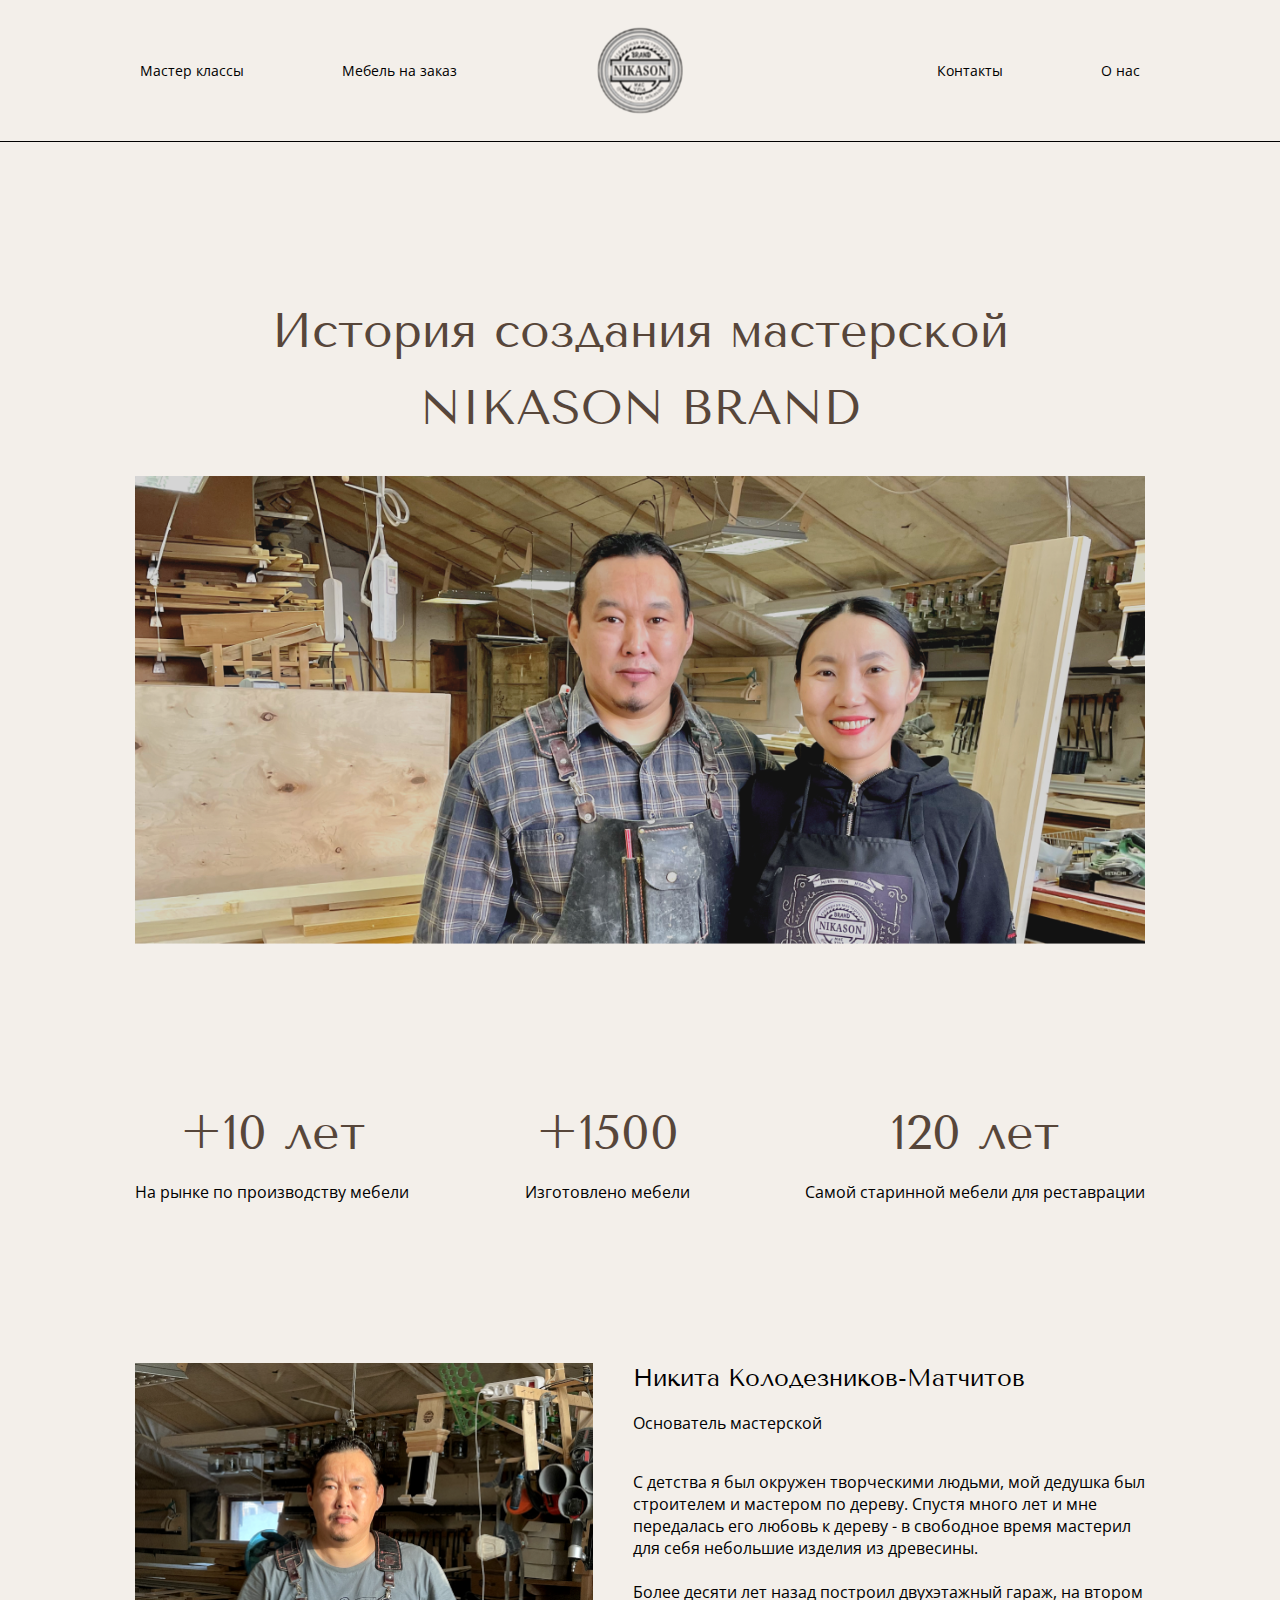
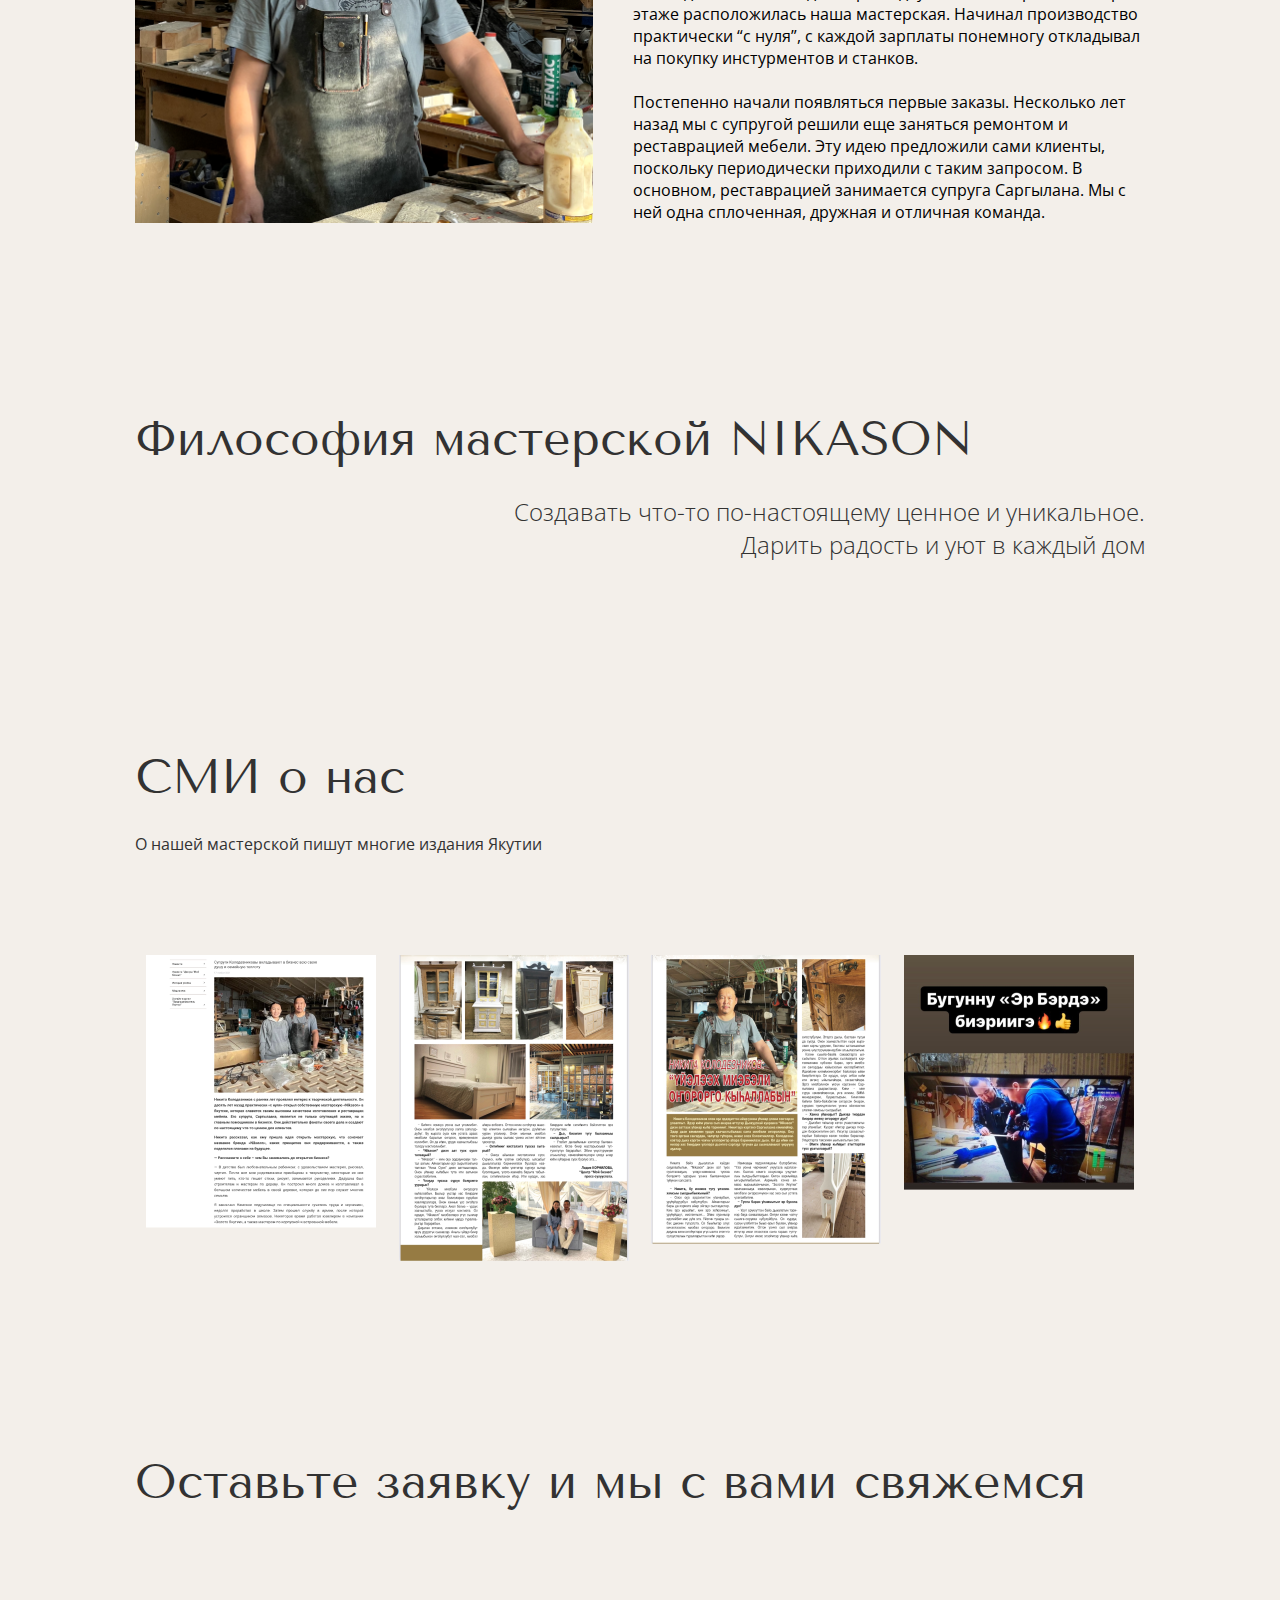
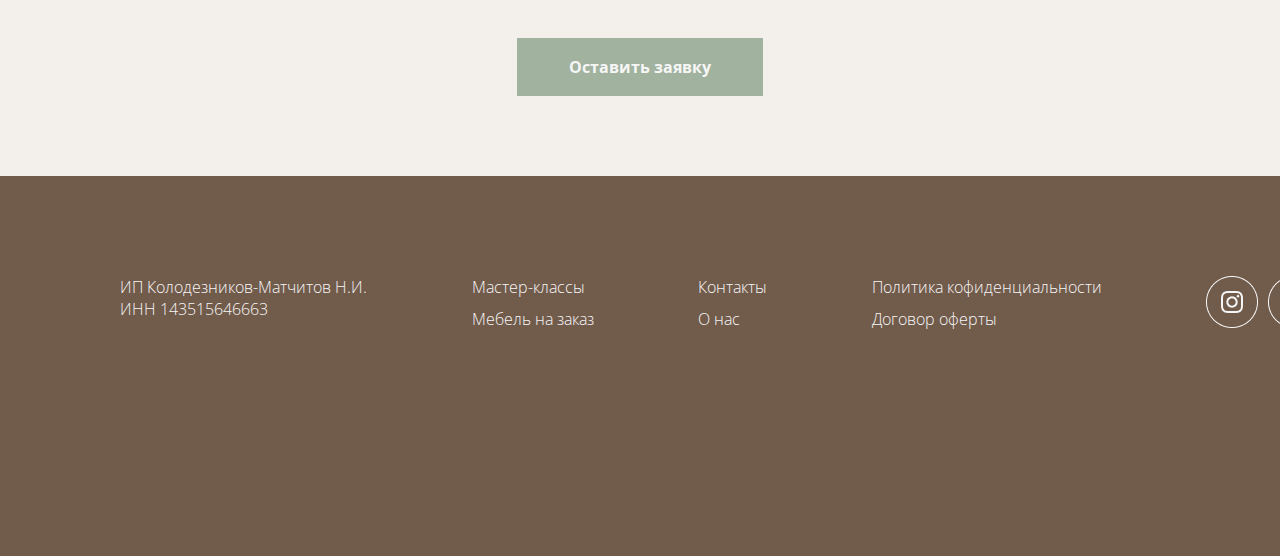
==== laba/about.html @ c2d82c9b "1-laba" ====
<!DOCTYPE html>
<html lang="ru">
<head>
    <meta charset="UTF-8">
    <meta name="viewport" content="width=device-width, initial-scale=1.0">
    <title>О нас</title>
    <link rel="stylesheet" href="./css/main.css" />
    <link rel="stylesheet" href="./css/about.css" />
    <link rel="preconnect" href="https://fonts.googleapis.com">
    <link rel="preconnect" href="https://fonts.gstatic.com" crossorigin>
    <link href="https://fonts.googleapis.com/css2?family=Open+Sans:wght@300;400;700&display=swap" rel="stylesheet">
    <link href="https://fonts.googleapis.com/css2?family=Tenor+Sans&display=swap" rel="stylesheet">
</head>
<body>
    <header>
        <nav class="header_inner">
            <ul class="left">
                <li class="header-item"><a href="./master_class.html">Мастер классы</a></li>
                <li class="header-item"><a href="./custom_furniture.html">Мебель на заказ</a></li>
            </ul>
            <img class="logo" src="./assets/icons/logo.svg" alt="logo" width="87" height="87">
            <ul class="right">
                <li class="header-item"><a href="#">Контакты</a></li>
                <li class="header-item"><a href="#">О нас</a></li>
            </ul>
        </nav>
    </header>
    <main>
        <section>
            <div class="header-content">
                <ul class="header-info_content">
                    <li class="page_name-ru">История создания мастерской</li>
                    <li class="page_name-en">NIKASON BRAND</li>
                </ul>
                <img src="./assets/img/custom_furniture/1.png">
            </div>
        </section>

        <section>
            <ul class="features">
                <li>
                    <h2>+10 лет</h2>
                    <h4>На рынке по производству мебели</h4>
                </li>
                <li>
                    <h2>+1500</h2>
                    <h4>Изготовлено мебели</h4>
                </li>
                <li>
                    <h2>120 лет</h2>
                    <h4>Самой старинной мебели для реставрации </h4>
                </li>
            </ul>
        </section>

        <section>
            <div class="biography-block">
                <img src="./assets/img/custom_furniture/2.png" width="460" height="460">
                <div class="biography_inner">
                    <h2>Никита Колодезников-Матчитов
                        <p>Основатель мастерской</p>
                    </h2>
                    <span>
                        <p>С детства я был окружен творческими людьми, мой дедушка был строителем и мастером по дереву. Спустя много лет и мне передалась его любовь к дереву - в свободное время мастерил для себя небольшие изделия из древесины.</p>
                        <br>
                        <p>Более десяти лет назад построил двухэтажный гараж, на втором этаже расположилась наша мастерская. Начинал производство практически “с нуля”, с каждой зарплаты понемногу откладывал на покупку инстурментов и станков.</p> 
                        <br>
                        <p>Постепенно начали появляться первые заказы. Несколько лет назад мы с супругой решили еще заняться ремонтом и реставрацией мебели. Эту идею предложили сами клиенты, поскольку периодически приходили с таким запросом. В основном, реставрацией занимается супруга Саргылана. Мы с ней одна сплоченная, дружная и отличная команда.</p>
                    </span>
                </div>
            </div>
        </section>

        <section>
            <h1>Философия мастерской NIKASON</h1>
                <h4 class="filosophy-block">
                    Создавать что-то по-настоящему ценное и уникальное.<br> Дарить радость и уют в каждый дом
                </h4>
        </section>

        <section>
            <h1>СМИ о нас</h1>
            <div class="smionas">
                <h4 class="description">О нашей мастерской пишут многие издания Якутии</h4>
                <ul class="slider">
                    <li><img src="./assets/img/custom_furniture/smi1.png"/></li>
                    <li><img src="./assets/img/custom_furniture/smi2.png"/></li>
                    <li><img src="./assets/img/custom_furniture/smi3.png"/></li>
                    <li><img src="./assets/img/custom_furniture/smi4.png"/></li>
                </ul>
            </div>
        </section>

        <section>
            <h1>Оставьте заявку и мы с вами свяжемся</h1>
            <div class="application info-block">
                <button class="application-button">Оставить заявку</button>
            </div>
        </section>
    </main>
   
    <footer class="footer">
        <div class="footer-inner">
            <div>
                ИП Колодезников-Матчитов Н.И.<br>
                  ИНН 143515646663</div>
            <div>
                <a href="./master.html">Мастер-классы</a>
                <a href="./index.html">Мебель на заказ</a>
            </div>
            <div>
                <a href="#">Контакты</a>
                <a href="./aboutUs.html">О нас</a>
            </div>
            <div>
                <a href="#">Политика кофиденциальности</a>
                <a href="#">Договор оферты</a>
            </div>
            <small class="footer-inner__link">
              <a href="#"><img src="./assets/img/mebel_na_zakaz/Group 22.png" alt="inst"></a>
              <a href="#"><img src="./assets/img/mebel_na_zakaz/Group 23.png" alt="wh"></a>
            </small>
          </div>
      </div>
    </footer>
</body>
</html>
---- laba/css/main.css ----
*{
    box-sizing: border-box;
}

a{
    text-decoration: none;
    color: inherit;
}

li{
    margin: 0;
    list-style: none;
}

ul{
    margin: 0;
    padding: 0;
}

button{
    background-color: transparent;
    border: none;
}

body{
    max-width: 1440px;
    margin: 0 auto;
    padding: 0;
    font-family: var(--font-family);
}

:root{
    --content-margin:135px;
    --content-width:1440px;
    --main-text-color: #323232;
    --info-text-color:#F6F6F6;
    --font-family: 'Open Sans'; 
    --background-color:#F3EFEA;
    --header-height:142px;
    --header-info-height: 640px;
}

header{
    width: 100%;
    height: var(--header-height);
    background-color: var(--background-color);
    padding: 0 135px;
    border-bottom: 1px #000 solid;
}

section{
    padding: 80px var(--content-margin);
    display: flex;
    flex-direction: column;
}

main section:nth-child(1){
    padding-top: 160px;
    padding-bottom: 80px;
}

main section:nth-last-child(1){
    padding: 80px var(--content-margin);
}

h1{
    font-family: Tenor Sans;
    font-size: 48px;
    font-style: normal;
    font-weight: 400;
    line-height: 150%;
    color: var(--main-text-color);
    margin: 20px 0;
}

h2{
    margin: 0;
}

h4{
    margin: 0;
}

p{
    margin: 0;
}

main{
    background-color: var(--background-color);
}



.header_inner{
    display: flex;
    align-items: center;
    justify-content: space-between;
    height: 100%;
    padding: 0 5px;
    position: relative;
}

.header_inner > ul {
    display: flex;
    gap: 98px;
    font-size: 14px;
    font-weight: 400;
}

.header_inner .logo{
    position: absolute;
    left: 50%;
    transform: translate(-50%,0);
}

.header_inner a:hover{
    text-decoration: underline;
}

.info-block{
    margin-top: 100px;
}

.footer{
    margin: 0 auto;
    width: 1440px;
    height: 380px;
    background-color: #715B4B;
}

.footer-inner{
    width: 1200px;
    margin:auto;
    padding-top: 100px;
    display: flex;
    flex-direction: row;
    justify-content: space-between;
}

.footer-inner div{
    display: flex;
    flex-direction: column;
    gap: 10px;
    color: #F6F6F6;
    font-family: Open Sans;
    font-size: 16px;
    font-style: normal;
    font-weight: 300;
}

.footer-inner div a{
    font-family: Open Sans;
    font-size: 16px;
    font-style: normal;
    font-weight: 300;
}

.footer-inner__link{
    width: 114px;
    height: 52px;
    display: flex;
    flex-direction: row;
    justify-content: space-between;
}

.footer-inner__link a{
    width: 52px;
}

.footer-inner__link a img{
    width: 52px;
}
---- laba/css/about.css ----
.header-content{
    display: flex;
    flex-direction: column;
    gap: 40px;
}


.header-info_content{
    display: flex;
    flex-direction: column;
    width: 100%;
    align-items: center;
    gap: 20px;
}

.page_name-ru{
    color: #57463A;
    font-family: Tenor Sans;
    font-size: 48px;
    font-style: normal;
    font-weight: 400;
}

.page_name-en{
    color: #57463A;
    text-align: center;
    font-family: Tenor Sans;
    font-size: 48px;
    font-style: normal;
    font-weight: 400;
}


.features{
    display: flex;
    justify-content: space-between;
    text-align: center;
}

.features > li{
    display: flex;
    flex-direction: column;
    gap: 20px;
}

.features h2{
    color: #57463A;
    font-family: Tenor Sans;
    font-size: 48px;
    font-style: normal;
    font-weight: 400;
}

.features h4{
    color: #000;
    font-family: Open Sans;
    font-size: 16px;
    font-style: normal;
    font-weight: 400;
}

.biography-block{
    display: flex;
    gap: 40px;
    justify-content: space-between;
}

.biography_inner{
    display: flex;
    flex-direction: column;
    height: 460px;
    justify-content: space-between;
}

.biography_inner h2{
    color: #000;
    font-family: Tenor Sans;
    font-size: 24px;
    font-style: normal;
    font-weight: 400;
}

.biography_inner h2 > p{
    margin-top: 20px;
    color: #000;
    /* Text */
    font-family: Open Sans;
    font-size: 16px;
    font-style: normal;
    font-weight: 400;
}

.biography_inner > span{
    color: #000;
    /* Text */
    font-family: Open Sans;
    font-size: 16px;
    font-style: normal;
    font-weight: 400;
}

.filosophy-block{
    text-align: end;
    color: #323232;
    text-align: right;
    font-family: Open Sans;
    font-size: 24px;
    font-style: normal;
    font-weight: 300;
}

.smionas{
    display: flex;
    flex-direction: column;
    gap: 100px;
}

.smionas > .description{
    color: #323232;
    /* Text */
    font-family: Open Sans;
    font-size: 16px;
    font-style: normal;
    font-weight: 400;
}

.smionas .slider{
    display: flex;
    justify-content: space-around;
}

.application{
    display: flex;
    width: 100%;
    justify-content: center;
}

.application button{
    color:var(--info-text-color);
    text-align: center;
    font-family: Open Sans;
    font-size: 16px;
    font-style: normal;
    font-weight: 700;

    padding: 18px 52px;
    background-color: #A1B29F;
}
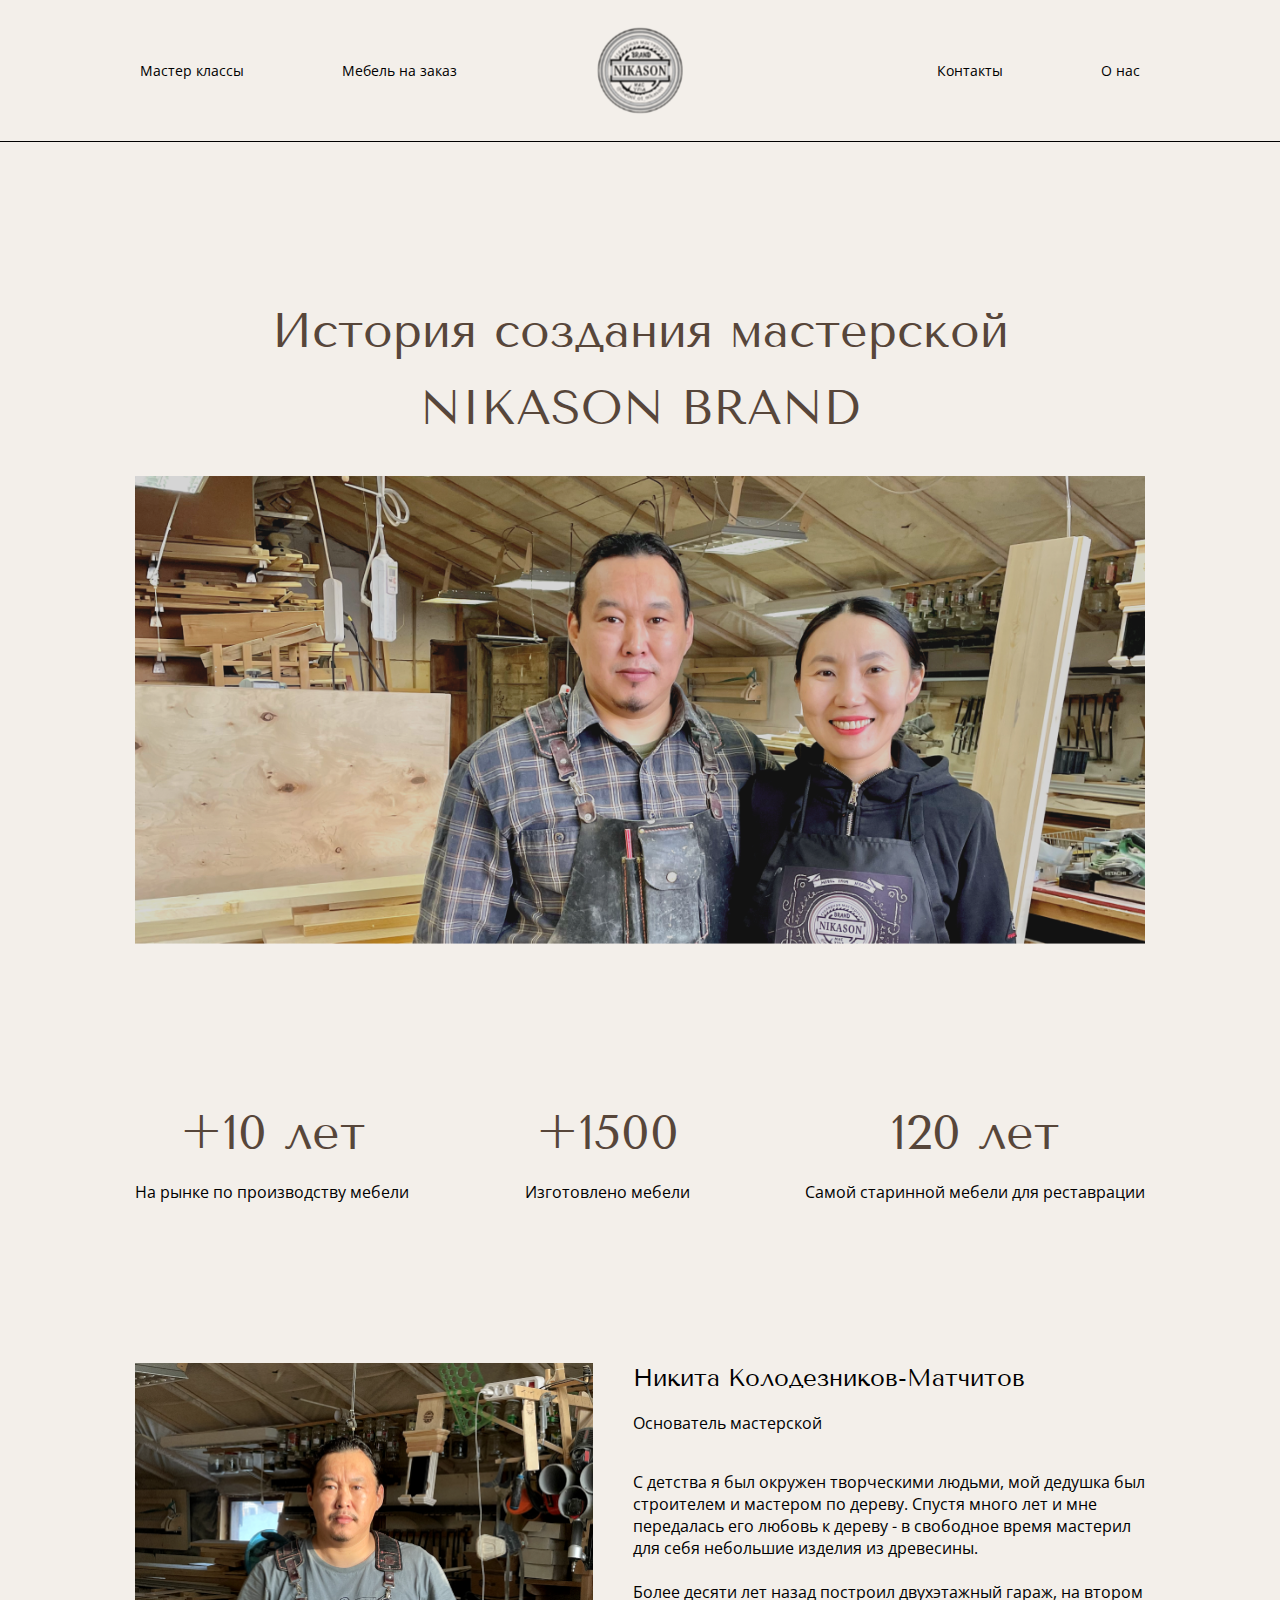
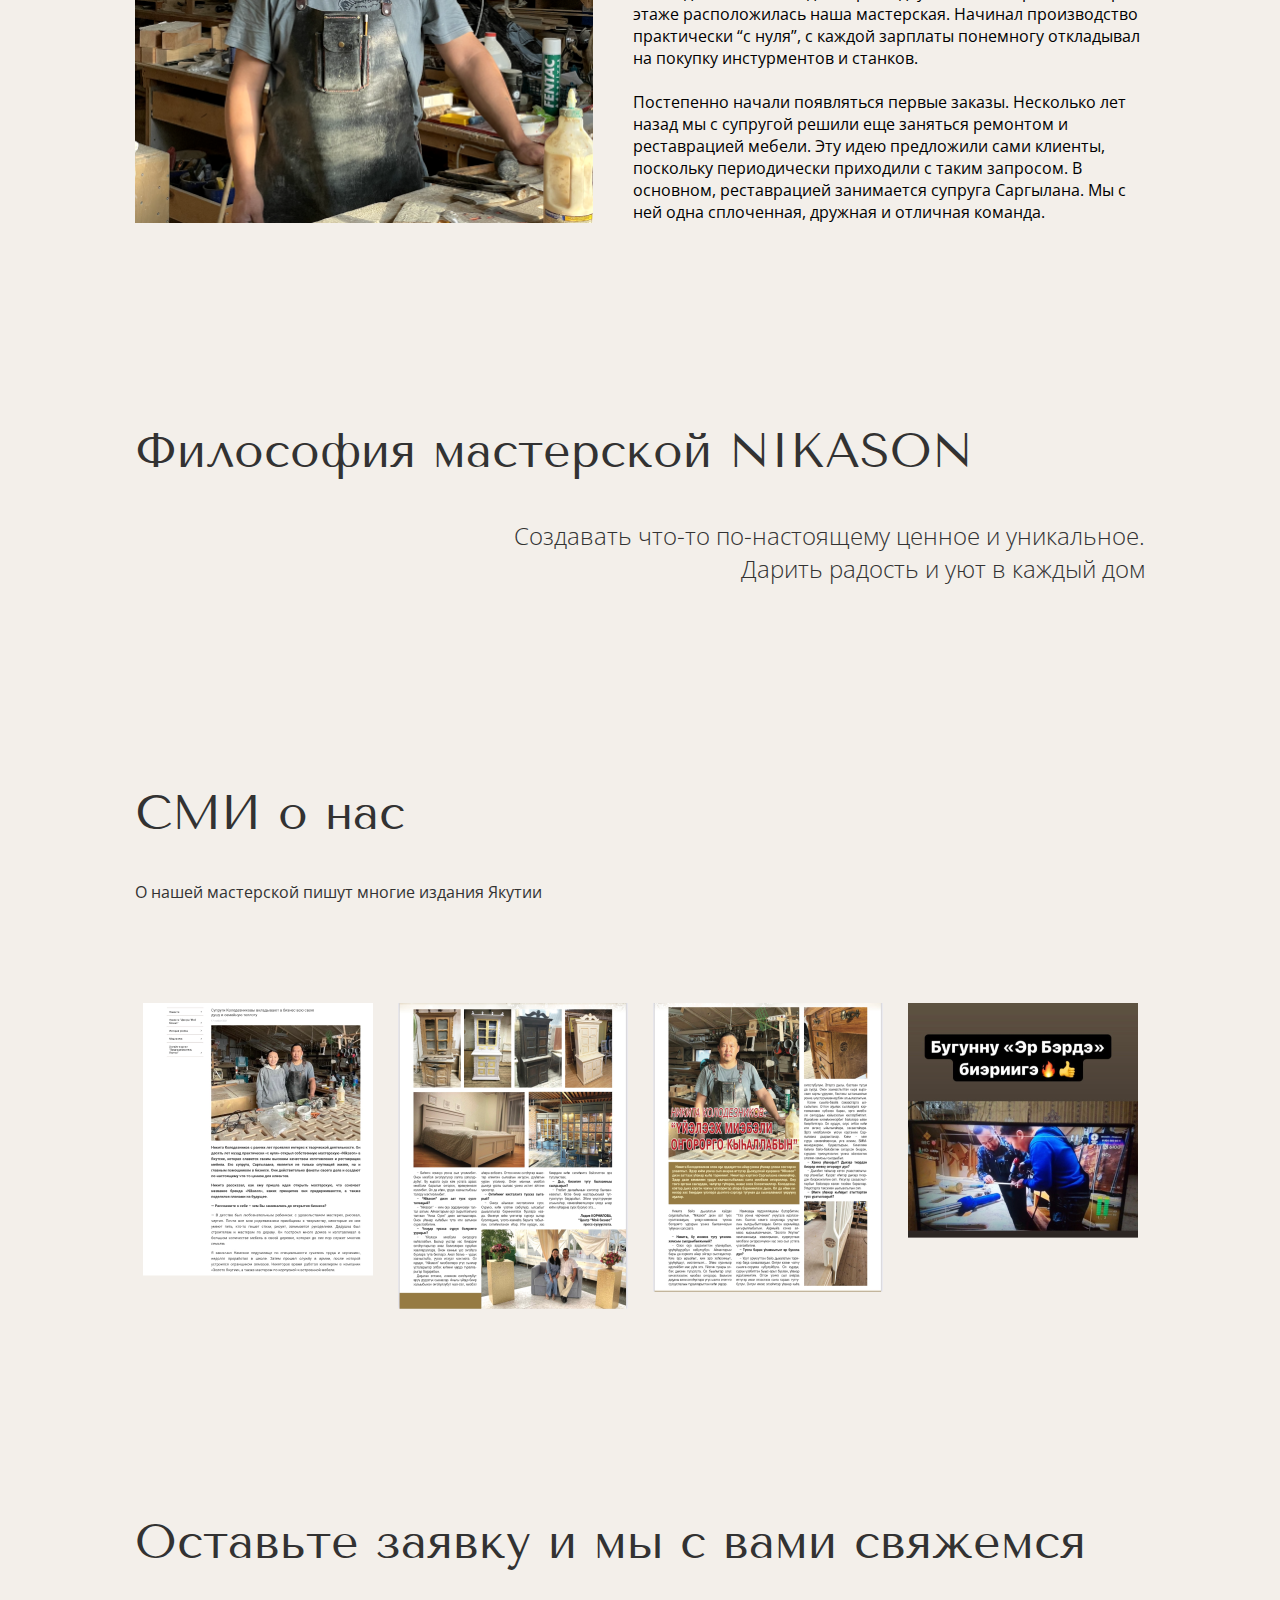
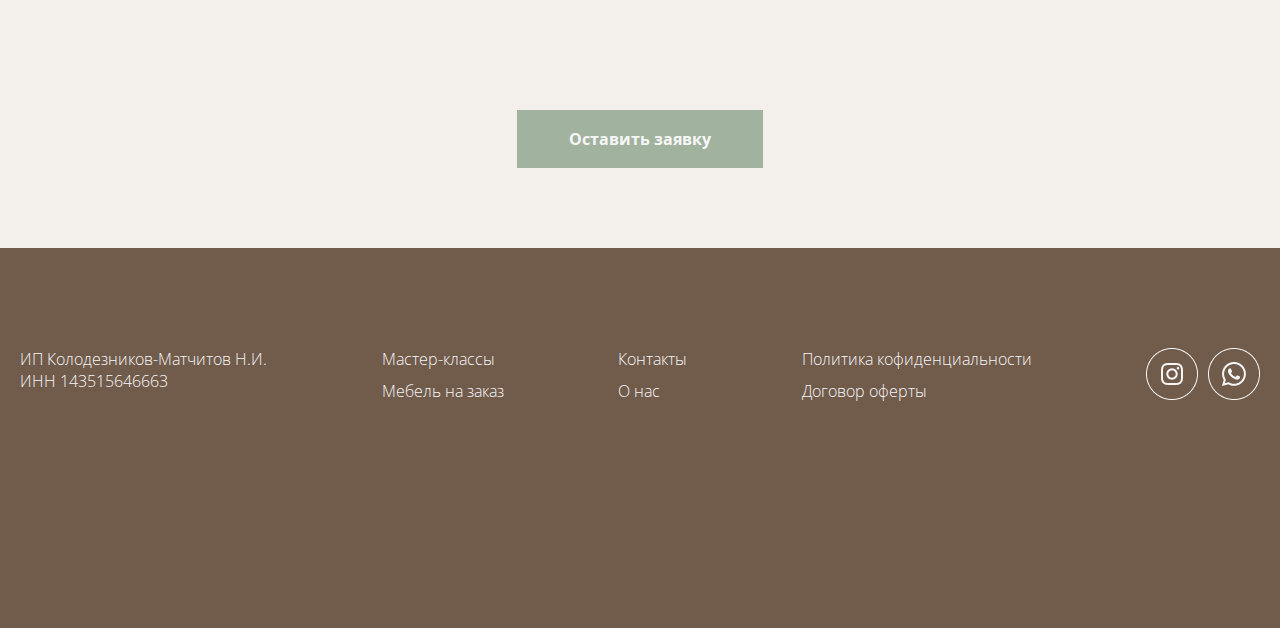
==== commit 5aa1f3d7: "add adaptive and add burgen menu" ====
--- a/laba/about.html
+++ b/laba/about.html
@@ -13,7 +13,7 @@
 </head>
 <body>
     <header>
-        <nav class="header_inner">
+        <nav class="header_inner " id="menu-burger">
             <ul class="left">
                 <li class="header-item"><a href="./master_class.html">Мастер классы</a></li>
                 <li class="header-item"><a href="./custom_furniture.html">Мебель на заказ</a></li>
@@ -23,7 +23,14 @@
                 <li class="header-item"><a href="#">Контакты</a></li>
                 <li class="header-item"><a href="#">О нас</a></li>
             </ul>
+            <button class="close-menu_button">X</button>
+            
         </nav>
+        <button class="open-menu_button">
+            <div></div>
+            <div></div>
+            <div></div>
+        </button>
     </header>
     <main>
         <section>
@@ -110,7 +117,7 @@
             </div>
             <div>
                 <a href="#">Контакты</a>
-                <a href="./aboutUs.html">О нас</a>
+                <a href="./about.html">О нас</a>
             </div>
             <div>
                 <a href="#">Политика кофиденциальности</a>
@@ -124,4 +131,5 @@
       </div>
     </footer>
 </body>
+<script src="./scripts/main.js"></script>
 </html>--- a/laba/css/main.css
+++ b/laba/css/main.css
@@ -44,8 +44,10 @@
     width: 100%;
     height: var(--header-height);
     background-color: var(--background-color);
-    padding: 0 135px;
+    padding: 0 var(--content-margin);
     border-bottom: 1px #000 solid;
+
+    z-index: 50;
 }
 
 section{
@@ -53,6 +55,7 @@
     display: flex;
     flex-direction: column;
 }
+
 
 main section:nth-child(1){
     padding-top: 160px;
@@ -70,7 +73,6 @@
     font-weight: 400;
     line-height: 150%;
     color: var(--main-text-color);
-    margin: 20px 0;
 }
 
 h2{
@@ -89,6 +91,14 @@
     background-color: var(--background-color);
 }
 
+
+.ignore{
+    padding: 80px 0;
+}
+
+.ignore > h1 {
+    padding: 0 var(--content-margin);
+}
 
 
 .header_inner{
@@ -98,6 +108,8 @@
     height: 100%;
     padding: 0 5px;
     position: relative;
+
+    z-index: 51;
 }
 
 .header_inner > ul {
@@ -117,24 +129,59 @@
     text-decoration: underline;
 }
 
+.header_inner.open-menu{
+    height: 320px;
+    padding: 80px 0;
+}
+
+.close-menu_button {
+    position: absolute;
+    right: 20px;
+    top: 20px;
+    font-size: 40px;
+    display: none;
+}
+
+.open-menu_button{
+    display: flex;
+    flex-direction: column;
+    gap: 5px;
+    width: 70px;
+    position: absolute;
+    right: 10px;
+    top: 30px;
+
+    display: none;
+}
+
+.open-menu_button > div{
+    height: 3px;
+    width: 100%;
+    background-color: #57463A;
+   
+}
+
 .info-block{
     margin-top: 100px;
 }
 
 .footer{
     margin: 0 auto;
-    width: 1440px;
+    max-width: 1440px;
     height: 380px;
+    width: 100%;
     background-color: #715B4B;
 }
 
 .footer-inner{
-    width: 1200px;
+    padding: 0 20px;
     margin:auto;
     padding-top: 100px;
     display: flex;
     flex-direction: row;
     justify-content: space-between;
+    flex-wrap: wrap;
+    gap: 15px;
 }
 
 .footer-inner div{
@@ -172,9 +219,113 @@
 }
 
 
-
-
-
-
-
-
+@media(max-width:1220px){
+    .header_inner > ul {
+        gap: 30px;
+    }
+
+    :root{
+        --content-margin:80px;
+    }
+}
+
+@media(max-width:990px){
+    :root{
+        --content-margin:20px;
+    }
+
+    .logo{
+        display: none;
+    }
+
+    .header_inner{
+        justify-content: flex-start;
+        gap: 30px;
+    }
+
+    .footer-inner{
+        justify-content: flex-start;
+        gap: 30px;
+        flex-direction: column;
+        padding-top: 0px;
+    }  
+    
+    .footer{
+        height: auto;
+        padding: 60px 0;
+    }
+}
+
+@media(max-width:800px){
+    h1{
+        font-size: 30px;
+    }
+}
+
+@media(max-width:600px){
+    :root{
+        --content-margin:0px;
+    }
+
+    header{
+        padding: 0 20px;
+    }
+
+    section > h1 {
+        padding: 0 30px;
+    }
+
+    header{
+        position: fixed;
+        
+    }
+
+    :root{
+        --header-height:90px;
+    }
+
+    header .header_inner{
+        position: absolute;
+        width: 100%;
+        flex-direction: column;
+        padding: 60px 0;
+        background-color: white;
+        height: unset;
+        left: 0;
+        height: 0px;
+        padding: 0;
+        overflow: hidden;
+        transition: all .3s;
+    }
+
+    header .header_inner > ul {
+        flex-direction: column;
+        align-items: center;
+    }
+
+    header .header-item{
+        font-size: 18px;
+        color: var(#57463A);
+        font-weight: 600;
+    }
+
+    .close-menu_button{
+        display: block;
+    }
+
+    .open-menu_button{
+        display: flex;
+    }
+
+
+    
+
+}
+
+
+
+
+
+
+
+
--- a/laba/css/about.css
+++ b/laba/css/about.css
@@ -19,6 +19,7 @@
     font-size: 48px;
     font-style: normal;
     font-weight: 400;
+    text-align: center;
 }
 
 .page_name-en{
@@ -68,7 +69,6 @@
 .biography_inner{
     display: flex;
     flex-direction: column;
-    height: 460px;
     justify-content: space-between;
 }
 
@@ -127,6 +127,8 @@
 .smionas .slider{
     display: flex;
     justify-content: space-around;
+    flex-wrap: wrap;
+    gap: 10px;
 }
 
 .application{
@@ -147,3 +149,59 @@
     background-color: #A1B29F;
 }
 
+@media(max-width:820px){
+    .biography-block {
+        flex-direction: column;
+        align-items: center;
+    }
+
+    .features{
+        justify-content: center;
+        flex-wrap: wrap;
+        gap: 40px;
+    }
+}
+
+@media(max-width:600px){
+  .biography-block .biography_inner{
+    padding: 0 30px;
+  } 
+  
+  .header-content .header-info_content{
+    align-items: start;
+    padding: 0 30px;
+  }
+
+  .header-content .header-info_content > li{
+    font-size: 32px;
+    text-align: left;
+  }
+
+  .biography-block img{
+    width: 100%;
+    object-fit: cover;
+  }
+
+  .smionas .description{
+    padding: 0 30px;
+  }
+
+  .filosophy-block{
+    padding: 0 20px;
+    font-size: 18px;
+    text-align: center;
+  }
+
+
+  .features{
+    justify-content: flex-start;
+    padding: 0 30px;
+  }
+
+  .features > li{
+    text-align: start;
+  }
+}
+
+
+
